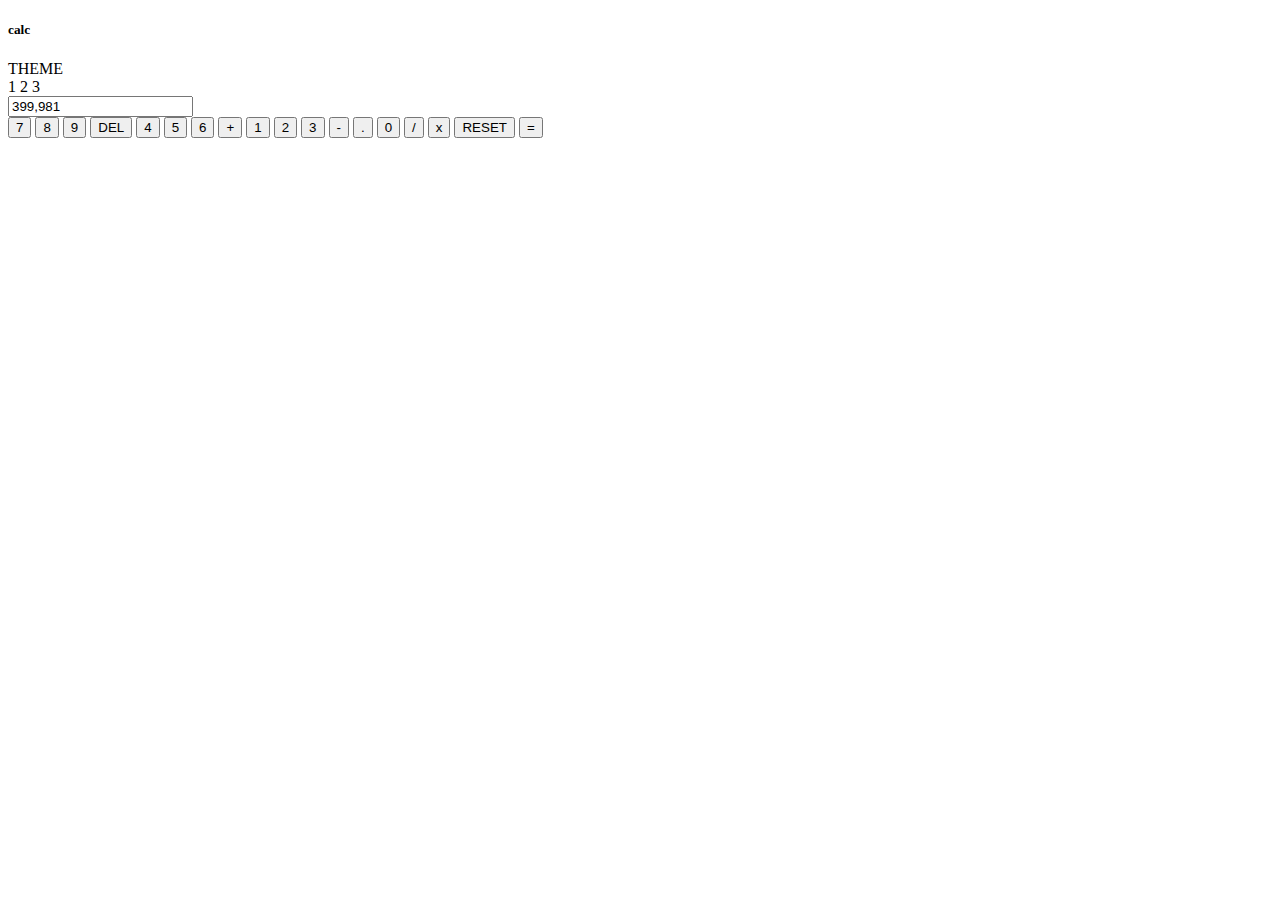
==== index.html @ 4f14a571 "creando html" ====
<!DOCTYPE html>
<html lang="en">

<head>
  <meta charset="UTF-8">
  <meta http-equiv="X-UA-Compatible" content="IE=edge">
  <meta name="viewport" content="width=device-width, initial-scale=1.0">
  <link rel="preconnect" href="https://fonts.googleapis.com">
<link rel="preconnect" href="https://fonts.gstatic.com" crossorigin>
<link href="https://fonts.googleapis.com/css2?family=League+Spartan:wght@700&display=swap" rel="stylesheet">
  <link rel="stylesheet" href="./style.css">
  <title>Calculadora</title>
</head>

<body>
  <main class="container">
    <section class="header">
      <h5 class="calc">calc</h5>
      <div class="theme">
        <span>THEME</span>
        <div class="switch">
          <div class="level">
            <span>1</span>
            <span>2</span>
            <span>3</span>
          </div>
          <div class="toggle">
            <div class="circle"></div>
          </div>
        </div>
      </div>


    </section>
    <form class="resultScreen">
      <input class="result" type="text" readonly value="399,981">
    </form>
    <section class="calculatorContainer">
      <div class="calculator">
        <button class="button button7">7</button>
        <button class="button button8">8</button>
        <button class="button button9">9</button>
        <button class="button buttonDEL">DEL</button>
        <button class="button button4">4</button>
        <button class="button button5">5</button>
        <button class="button button6">6</button>
        <button class="button buttonMas">+</button>
        <button class="button button1">1</button>
        <button class="button button2">2</button>
        <button class="button button3">3</button>
        <button class="button buttonMenos">-</button>
        <button class="button buttonPunto">.</button>
        <button class="button button0">0</button>
        <button class="button buttonSlash">/</button>
        <button class="button buttonX">x</button>
        <button class="button buttonReset">RESET</button>
        <button class="button buttonIgual"> =</button>
    </section>
    </div>
  </main>
</body>

</html>
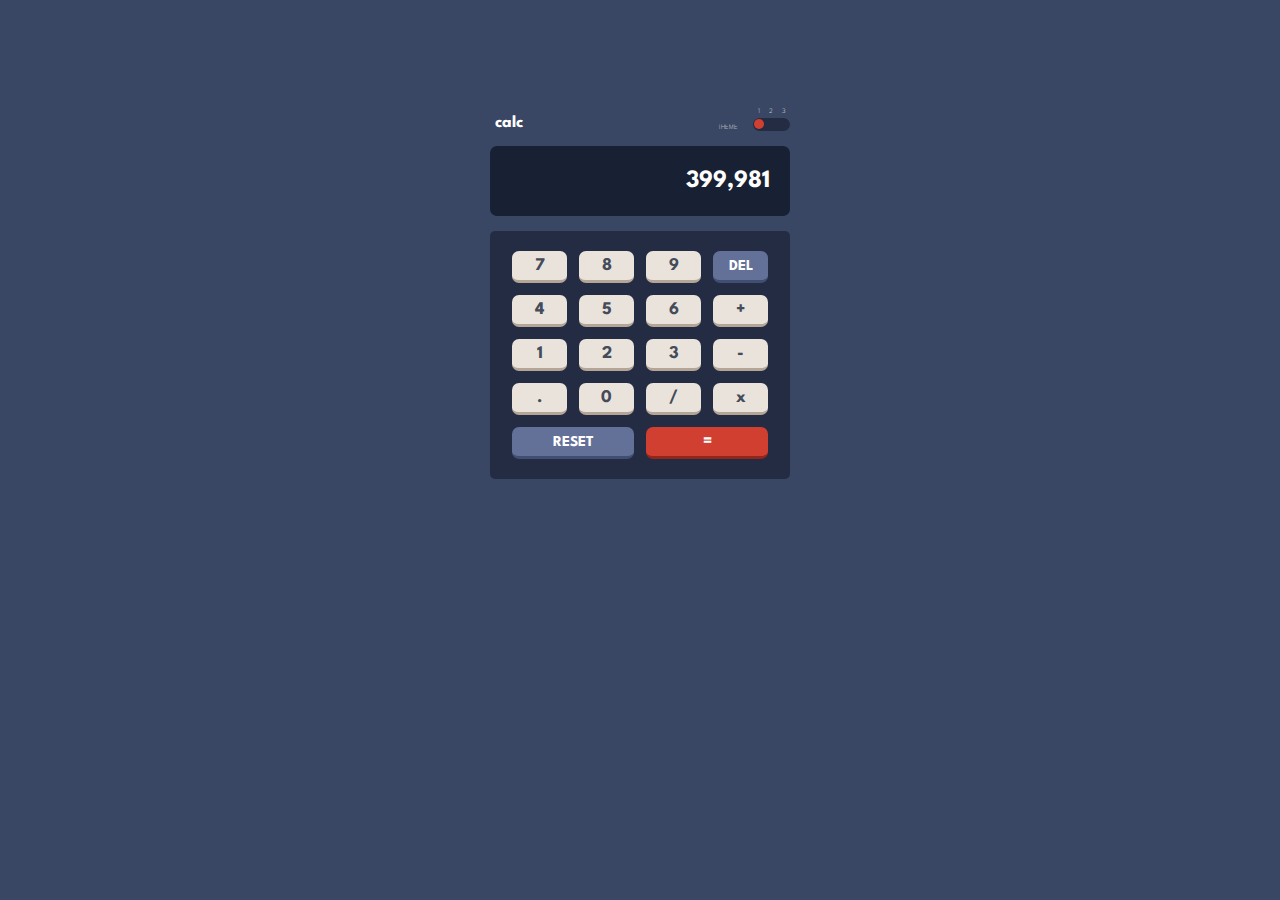
==== commit bf23e72c: "cambiando título" ====
--- a/index.html
+++ b/index.html
@@ -9,7 +9,7 @@
 <link rel="preconnect" href="https://fonts.gstatic.com" crossorigin>
 <link href="https://fonts.googleapis.com/css2?family=League+Spartan:wght@700&display=swap" rel="stylesheet">
   <link rel="stylesheet" href="./style.css">
-  <title>Calculadora</title>
+  <title>Calculadora con html y css</title>
 </head>
 
 <body>
--- a/style.css
+++ b/style.css
@@ -0,0 +1,137 @@
+body {
+  display: grid;
+  place-content: center;
+  background-color: hsl(222, 26%, 31%);
+  font-family: 'League Spartan', sans-serif;
+}
+
+.container {
+  display: grid;
+  gap: 15px;
+  padding-top: 100px;
+}
+
+.header {
+  display: flex;
+  justify-content: space-between;
+  align-items: flex-end;
+  
+}
+
+.calc {
+  font-weight: bolder;
+  margin: 0;
+  color: hsl(0, 0%, 100%);
+  padding-left: 5px;
+  font-size: 17px;
+}
+
+.theme {
+  display: flex;
+  justify-content: space-between;
+  align-items: flex-end;
+  font-size: 10px;
+  gap: 15px;
+  color: hsl(0, 0%, 100%);
+  font-size: 7px;
+  font-weight: 70;
+}
+
+.switch {
+  display: flex;
+  flex-direction: column;
+  gap: 3px ;
+
+}
+
+.level {
+  display: flex;
+  justify-content: space-around;
+  color: hsl(0, 0%, 100%);
+}
+
+.toggle {
+  background-color: hsl(223, 31%, 20%);
+  width: 37px;
+  height: 13px;
+  border-radius: 10px;
+}
+
+.circle {
+  width: 10px;
+  height: 10px;
+  border-radius: 50%;
+  background-color: hsl(6, 63%, 50%);
+  margin: 1px;
+}
+
+.resultScreen {
+  display: grid;
+  grid-template-rows: 70px;
+  grid-template-columns: 300px;
+}
+
+.result {
+  text-align: end;
+  padding-right: 20PX;
+  font-family: 'League Spartan';
+  background-color: hsl(224, 36%, 15%);
+  color: hsl(0, 0%, 100%);
+  font-weight: 700;
+  font-size: 25px;
+  border-radius: 7px;
+  border: none;
+  outline:none;
+}
+
+.calculatorContainer {
+  background-color: hsl(223, 31%, 20%);
+  border-radius: 5px;
+  display: grid;
+  place-content: center;
+}
+
+.calculator {
+  display: grid;
+  grid-template-columns: repeat(4, 55px);
+  grid-template-rows: repeat(5, 32px);
+  gap: 12px;
+  margin: 20px;
+}
+
+.button {
+  border-radius: 7px;
+  background-color: hsl(30, 25%, 89%);
+  color: hsl(221, 14%, 31%);
+  font-family: 'League Spartan';
+  font-weight: 700;
+  font-size: 18px;
+  border: none;
+  border-bottom: 3px solid hsl(28, 16%, 65%);
+}
+  
+
+.buttonReset {
+  grid-column-end: span 2;
+  color: hsl(0, 0%, 100%);
+  background-color: hsl(225, 21%, 49%);
+  font-size: 15px;
+  border: none;
+  border-bottom: 3px solid hsl(224, 28%, 35%);
+}
+
+.buttonDEL {
+  color: hsl(0, 0%, 100%);
+  background-color: hsl(225, 21%, 49%);
+  font-size: 15px;
+  border: none;
+  border-bottom: 3px solid hsl(224, 28%, 35%);
+}
+
+.buttonIgual {
+  grid-column-end: span 2;
+  background-color: hsl(6, 63%, 50%);
+  color: hsl(0, 0%, 100%);
+  border: none;
+  border-bottom: 3px solid hsl(6, 70%, 34%);
+}
